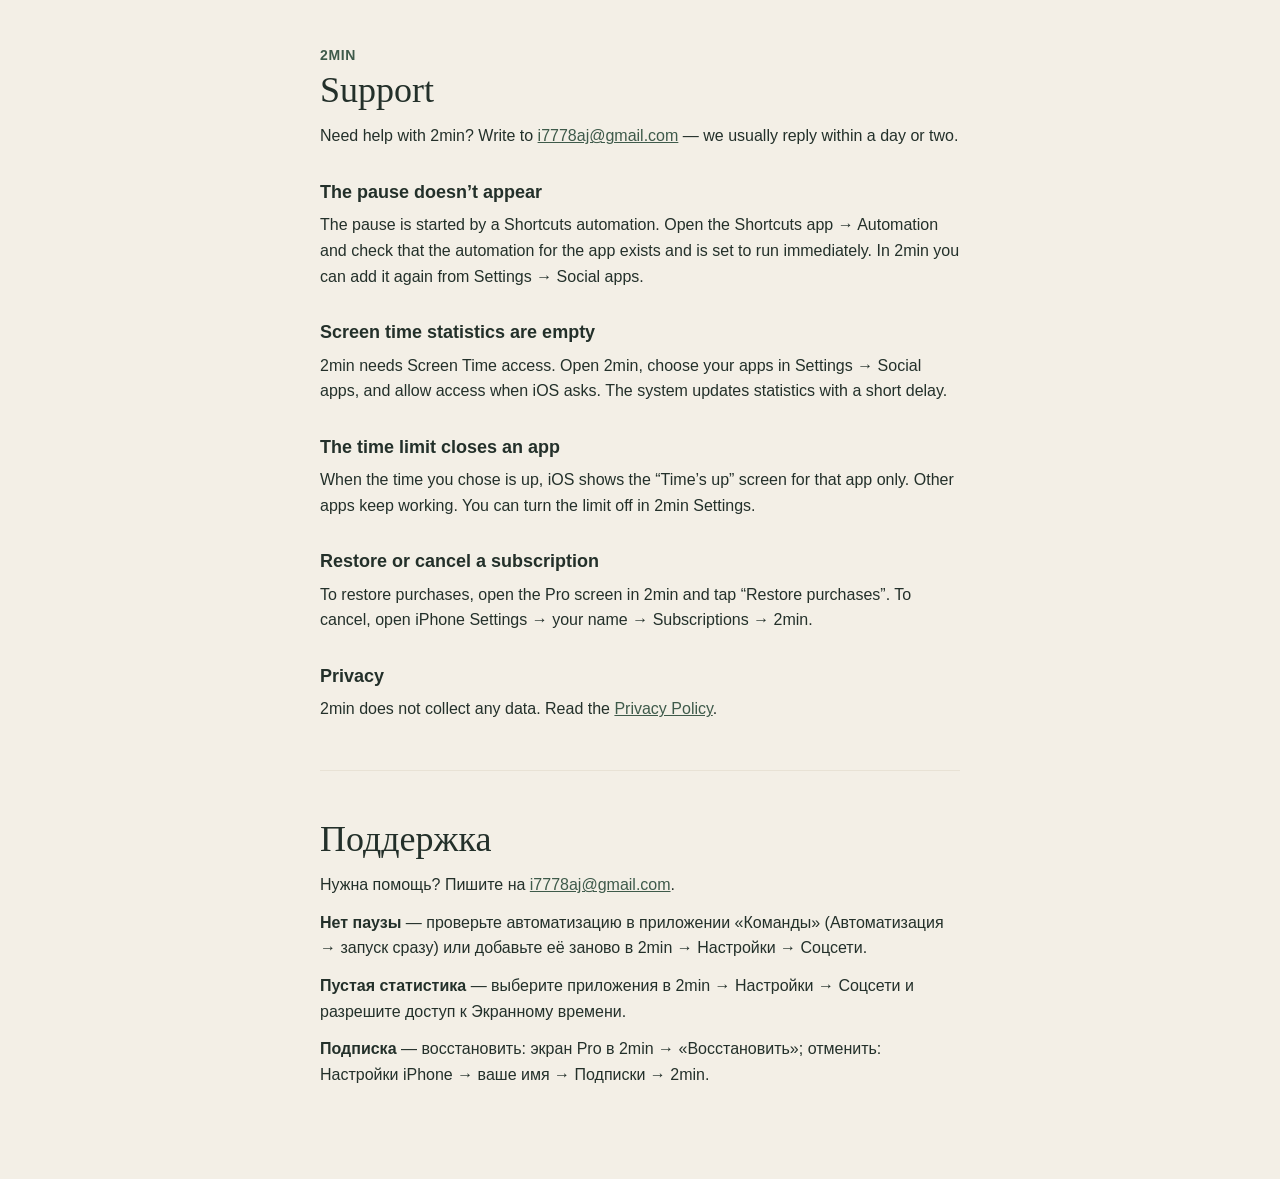
==== support/index.html @ c10aeeb4 "2min: privacy policy and support pages" ====
<!doctype html>
<html lang="en">
<head>
<meta charset="utf-8">
<meta name="viewport" content="width=device-width, initial-scale=1">
<title>2min — Support</title>
<link rel="stylesheet" href="../style.css">
</head>
<body>
<main>
<p class="brand">2min</p>
<h1>Support</h1>
<p>Need help with 2min? Write to <a href="mailto:i7778aj@gmail.com">i7778aj@gmail.com</a> — we usually reply within a day or two.</p>

<h2>The pause doesn’t appear</h2>
<p>The pause is started by a Shortcuts automation. Open the Shortcuts app → Automation and check that the automation for the app exists and is set to run immediately. In 2min you can add it again from Settings → Social apps.</p>

<h2>Screen time statistics are empty</h2>
<p>2min needs Screen Time access. Open 2min, choose your apps in Settings → Social apps, and allow access when iOS asks. The system updates statistics with a short delay.</p>

<h2>The time limit closes an app</h2>
<p>When the time you chose is up, iOS shows the “Time’s up” screen for that app only. Other apps keep working. You can turn the limit off in 2min Settings.</p>

<h2>Restore or cancel a subscription</h2>
<p>To restore purchases, open the Pro screen in 2min and tap “Restore purchases”. To cancel, open iPhone Settings → your name → Subscriptions → 2min.</p>

<h2>Privacy</h2>
<p>2min does not collect any data. Read the <a href="../privacy/">Privacy Policy</a>.</p>

<hr>

<h1 lang="ru">Поддержка</h1>
<div lang="ru">
<p>Нужна помощь? Пишите на <a href="mailto:i7778aj@gmail.com">i7778aj@gmail.com</a>.</p>
<p><strong>Нет паузы</strong> — проверьте автоматизацию в приложении «Команды» (Автоматизация → запуск сразу) или добавьте её заново в 2min → Настройки → Соцсети.</p>
<p><strong>Пустая статистика</strong> — выберите приложения в 2min → Настройки → Соцсети и разрешите доступ к Экранному времени.</p>
<p><strong>Подписка</strong> — восстановить: экран Pro в 2min → «Восстановить»; отменить: Настройки iPhone → ваше имя → Подписки → 2min.</p>
</div>
</main>
</body>
</html>
---- style.css ----
:root{--bg:#F3EFE6;--card:#FBF8F2;--ink:#23302A;--muted:#5A6660;--accent:#3E5A4A;--line:#E8E2D5}
@media (prefers-color-scheme:dark){:root{--bg:#141816;--card:#1D2320;--ink:#ECE8DF;--muted:#A9B3AD;--accent:#9FC2A9;--line:#2A322E}}
*{box-sizing:border-box}
body{margin:0;background:var(--bg);color:var(--ink);font:16px/1.6 -apple-system,BlinkMacSystemFont,"SF Pro Text","Helvetica Neue",sans-serif}
main{max-width:680px;margin:0 auto;padding:48px 20px 80px}
.brand{margin:0 0 8px;font:600 14px/1 -apple-system,sans-serif;letter-spacing:.6px;text-transform:uppercase;color:var(--accent)}
h1{margin:0 0 12px;font:500 36px/1.15 ui-serif,"New York",Georgia,serif}
h2{margin:32px 0 8px;font:600 18px/1.3 -apple-system,sans-serif}
p{margin:0 0 12px}
.muted{color:var(--muted);font-size:14px}
a{color:var(--accent)}
hr{margin:48px 0;border:0;border-top:1px solid var(--line)}
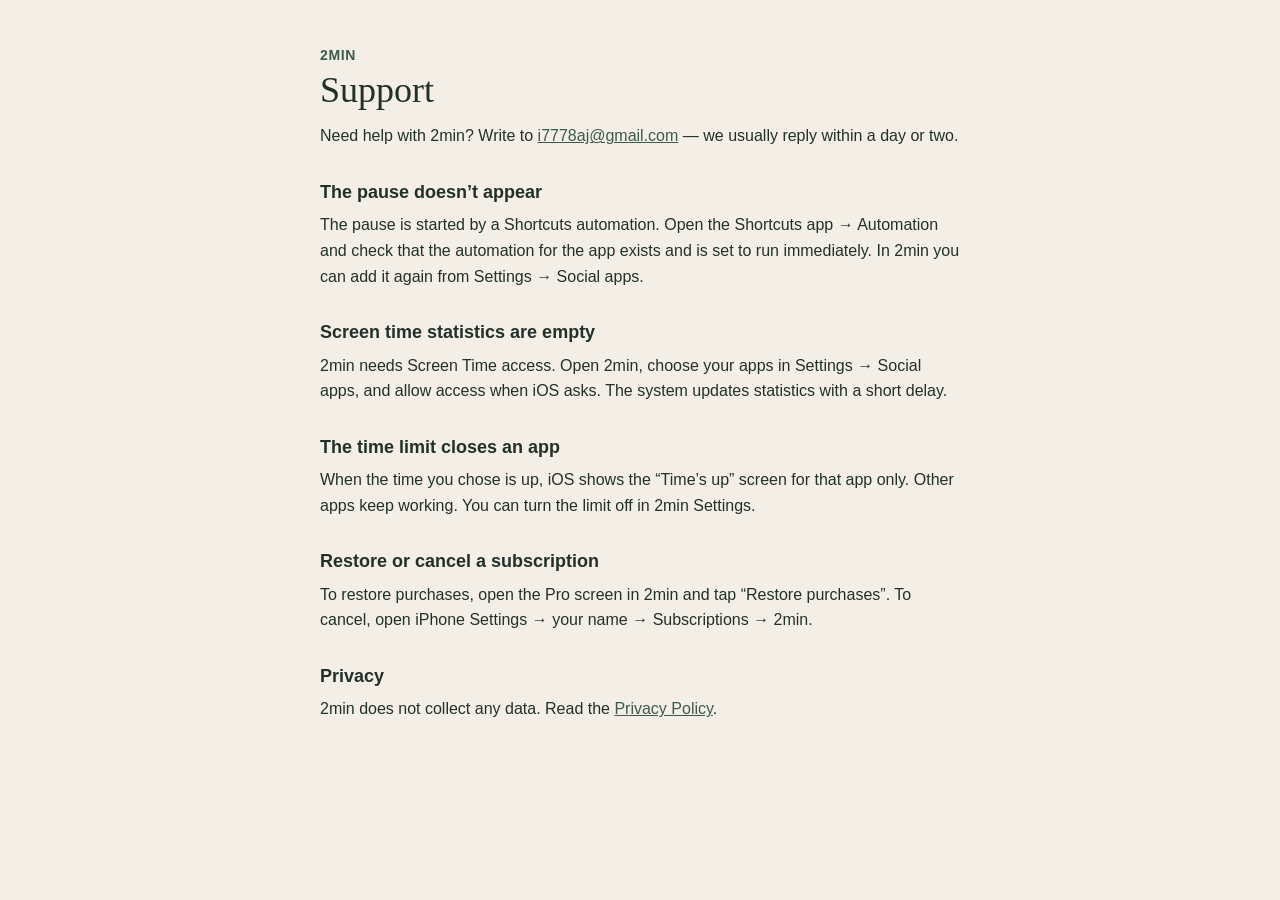
==== commit 0f626096: "English only" ====
--- a/support/index.html
+++ b/support/index.html
@@ -27,15 +27,6 @@
 <h2>Privacy</h2>
 <p>2min does not collect any data. Read the <a href="../privacy/">Privacy Policy</a>.</p>
 
-<hr>
-
-<h1 lang="ru">Поддержка</h1>
-<div lang="ru">
-<p>Нужна помощь? Пишите на <a href="mailto:i7778aj@gmail.com">i7778aj@gmail.com</a>.</p>
-<p><strong>Нет паузы</strong> — проверьте автоматизацию в приложении «Команды» (Автоматизация → запуск сразу) или добавьте её заново в 2min → Настройки → Соцсети.</p>
-<p><strong>Пустая статистика</strong> — выберите приложения в 2min → Настройки → Соцсети и разрешите доступ к Экранному времени.</p>
-<p><strong>Подписка</strong> — восстановить: экран Pro в 2min → «Восстановить»; отменить: Настройки iPhone → ваше имя → Подписки → 2min.</p>
-</div>
 </main>
 </body>
 </html>
